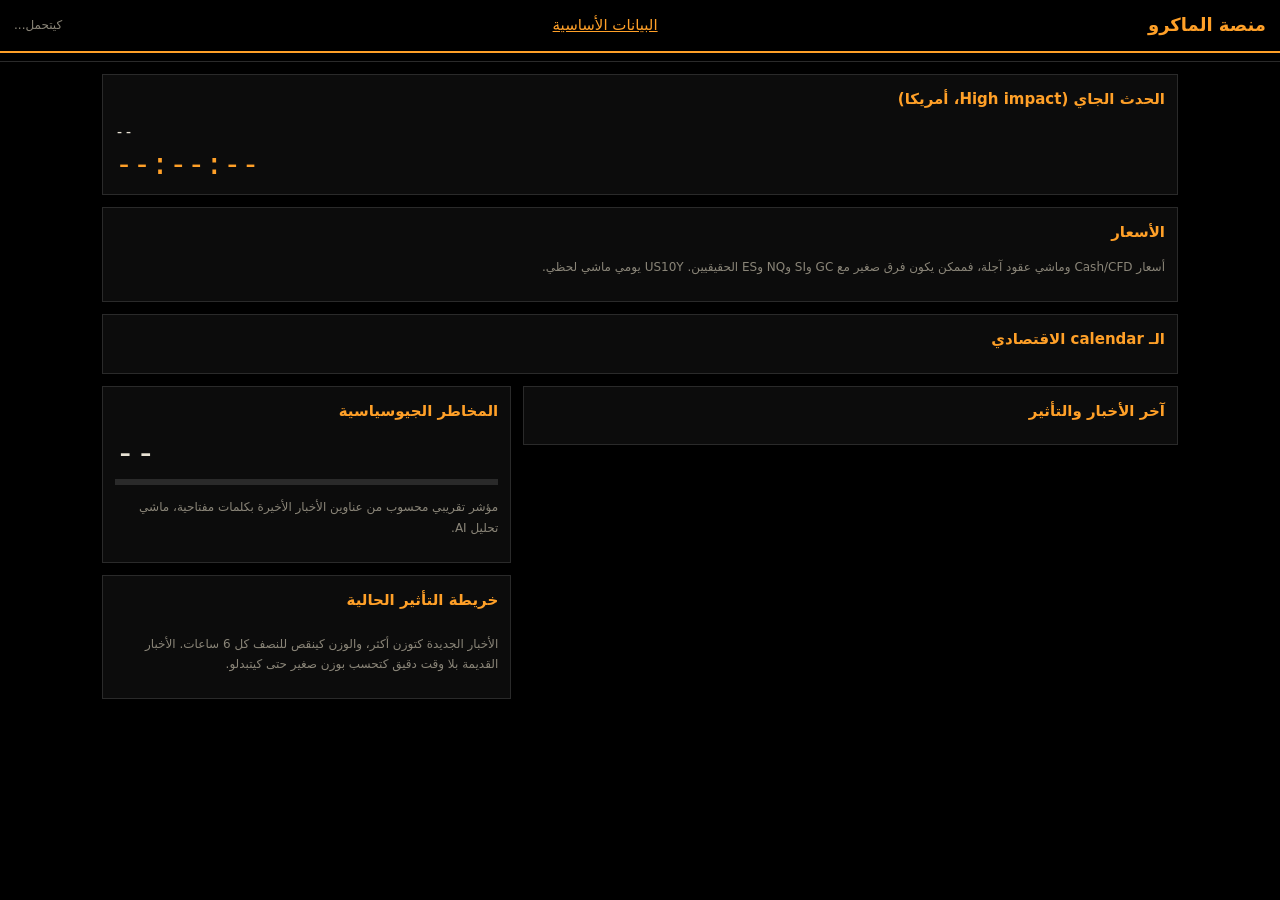
==== docs/dash.html @ 18ad471d "Create dash.html" ====
<!DOCTYPE html>
<html lang="ar" dir="rtl">
<head>
<meta charset="utf-8">
<meta name="viewport" content="width=device-width, initial-scale=1">
<title>منصة الماكرو</title>
<style>
:root{--bg:#000;--p:#0c0c0c;--ln:#2a2a2a;--tx:#e8e2d4;--mu:#8a8578;--am:#ffa028;--up:#19c37d;--dn:#ff4d4f}
*{box-sizing:border-box}
body{margin:0;background:var(--bg);color:var(--tx);font:15px/1.7 system-ui,sans-serif}
header{display:flex;justify-content:space-between;align-items:center;gap:8px;flex-wrap:wrap;padding:10px 14px;border-bottom:2px solid var(--am)}
h1{margin:0;font-size:18px;color:var(--am)}
h2{margin:0 0 8px;font-size:15px;color:var(--am)}
a.nav{color:var(--am)}
.tag{font-size:12px;color:var(--mu)}
.status{padding:4px 14px;font-size:12px;border-bottom:1px solid var(--ln);color:var(--mu)}
.status.bad{color:#000;background:var(--dn)}
main{display:grid;gap:12px;padding:12px;max-width:1100px;margin:auto}
@media(min-width:900px){main{grid-template-columns:1.6fr 1fr;align-items:start}.full{grid-column:1/-1}}
section{background:var(--p);border:1px solid var(--ln);padding:12px}
.tv{direction:ltr}
.news{padding:10px 0;border-top:1px solid var(--ln)}
.meta{display:flex;gap:10px;flex-wrap:wrap;font-size:12px;color:var(--mu)}
.hi{background:var(--am);color:#000;padding:0 6px;font-weight:600}
.news b{display:block;margin-top:2px}
.news a{color:var(--tx);text-decoration:none}
.news p{margin:4px 0 6px}
.chips{display:flex;gap:6px;flex-wrap:wrap}
.chip{border:1px solid var(--ln);padding:2px 8px;font-size:12px}
.up{color:var(--up)}.dn{color:var(--dn)}.nu{color:var(--mu)}.am{color:var(--am)}
.hm{display:grid;grid-template-columns:repeat(auto-fill,minmax(88px,1fr));gap:6px}
.cell{padding:8px;text-align:center;border:1px solid var(--ln)}
.ltr{direction:ltr;unicode-bidi:isolate;font-family:ui-monospace,monospace}
.risk{font-size:34px;line-height:1.2}
.bar{height:6px;background:var(--ln);margin:6px 0 10px}
.bar i{display:block;height:100%;width:0;background:var(--am)}
.zone{padding:6px 0;border-top:1px solid var(--ln);font-size:13px}
.zone b{color:var(--am)}
.cd{font-size:30px;color:var(--am);line-height:1.2}
.evrow{display:flex;justify-content:space-between;gap:8px;padding:6px 0;border-top:1px solid var(--ln);font-size:13px}
</style>
</head>
<body>
<header><h1>منصة الماكرو</h1><a class="nav" href="fundamentals.html">البيانات الأساسية</a><span class="tag" id="upd">كيتحمل...</span></header>
<div class="status" id="health"></div>
<main>

<section class="full"><h2>الحدث الجاي (High impact، أمريكا)</h2>
<div id="evname" class="ltr">--</div>
<div class="cd ltr" id="cd">--:--:--</div>
<div class="tag" id="evtime"></div>
<div id="evlist"></div></section>

<section class="full"><h2>الأسعار</h2>
<div class="tv tradingview-widget-container">
<div class="tradingview-widget-container__widget"></div>
<script type="text/javascript" src="https://s3.tradingview.com/external-embedding/embed-widget-market-quotes.js" async>
{
"width":"100%",
"height":360,
"symbolsGroups":[
{"name":"Markets","symbols":[
{"name":"OANDA:XAUUSD","displayName":"GC (Gold)"},
{"name":"OANDA:XAGUSD","displayName":"SIL (Silver)"},
{"name":"FOREXCOM:NSXUSD","displayName":"NQ (Nasdaq 100)"},
{"name":"FOREXCOM:SPXUSD","displayName":"ES (S&P 500)"},
{"name":"CAPITALCOM:DXY","displayName":"DXY"},
{"name":"FRED:DGS10","displayName":"US10Y"},
{"name":"CAPITALCOM:VIX","displayName":"VIX"}
]}
],
"showSymbolLogo":false,
"colorTheme":"dark",
"isTransparent":true,
"locale":"en"
}
</script>
</div>
<p class="tag">أسعار Cash/CFD وماشي عقود آجلة، فممكن يكون فرق صغير مع GC وSI وNQ وES الحقيقيين. US10Y يومي ماشي لحظي.</p></section>

<section class="full"><h2>الـ calendar الاقتصادي</h2>
<div class="tv tradingview-widget-container">
<div class="tradingview-widget-container__widget"></div>
<script type="text/javascript" src="https://s3.tradingview.com/external-embedding/embed-widget-events.js" async>
{
"colorTheme":"dark",
"isTransparent":true,
"width":"100%",
"height":"420",
"locale":"en",
"importanceFilter":"0,1",
"countryFilter":"us,eu,gb"
}
</script>
</div></section>

<section><h2>آخر الأخبار والتأثير</h2><div id="feed"></div></section>

<div>
<section><h2>المخاطر الجيوسياسية</h2>
<div class="risk ltr" id="risk">--</div>
<div class="bar"><i id="bar"></i></div>
<div id="zones"></div>
<p class="tag">مؤشر تقريبي محسوب من عناوين الأخبار الأخيرة بكلمات مفتاحية، ماشي تحليل AI.</p></section>

<section style="margin-top:12px"><h2>خريطة التأثير الحالية</h2><div class="hm" id="hm"></div>
<p class="tag">الأخبار الجديدة كتوزن أكثر، والوزن كينقص للنصف كل 6 ساعات. الأخبار القديمة بلا وقت دقيق كتحسب بوزن صغير حتى كيتبدلو.</p></section>
</div>

</main>
<script>
var ASSETS=["GC","SIL","NQ","ES","DXY","US10Y","VIX"];
var DUR={instant:"لحظي",daily:"يومي",weekly:"أسبوعي"};
var ARR={up:"\u25b2",down:"\u25bc",neutral:"\u25cf"};
var CLS={up:"up",down:"dn",neutral:"nu"};
var GEO={
"الشرق الأوسط":["middle east","iran","israel","gaza","houthi","red sea","saudi","hormuz","lebanon","syria","yemen"],
"روسيا وأوكرانيا":["russia","ukraine","kremlin","putin","moscow","kyiv"],
"الصين وتايوان":["taiwan","south china sea","beijing"],
"كوريا":["north korea","pyongyang"],
"عقوبات وحرب تجارية":["sanction","tariff","embargo","trade war"]
};
function el(t,c,x){var e=document.createElement(t);if(c)e.className=c;if(x!==undefined)e.textContent=x;return e}

function ageH(n){return n.ts?Math.max(0,(Date.now()-n.ts)/3600000):null}
function weight(n){
  var h=ageH(n);
  if(h===null)return 0.3;
  if(h>48)return 0;
  return Math.pow(0.5,h/6);
}
function agoText(h){
  if(h<1)return "قبل "+Math.max(1,Math.round(h*60))+" د";
  if(h<24)return "قبل "+Math.round(h)+" س";
  return "قبل "+Math.round(h/24)+" ي";
}

function geo(list){
  var items=list.slice(0,15),sum=0,zones={};
  items.forEach(function(n){
    var t=(n.title||"").toLowerCase(),hit=false;
    Object.keys(GEO).forEach(function(z){
      if(GEO[z].some(function(k){return t.indexOf(k)>-1})){
        hit=true;
        if(!zones[z])zones[z]={c:0,t:n.title||""};
        zones[z].c++;
      }
    });
    if(hit)sum+=(n.importance||2);
  });
  var idx=Math.min(10,Math.round(sum/4));
  var r=document.getElementById("risk");
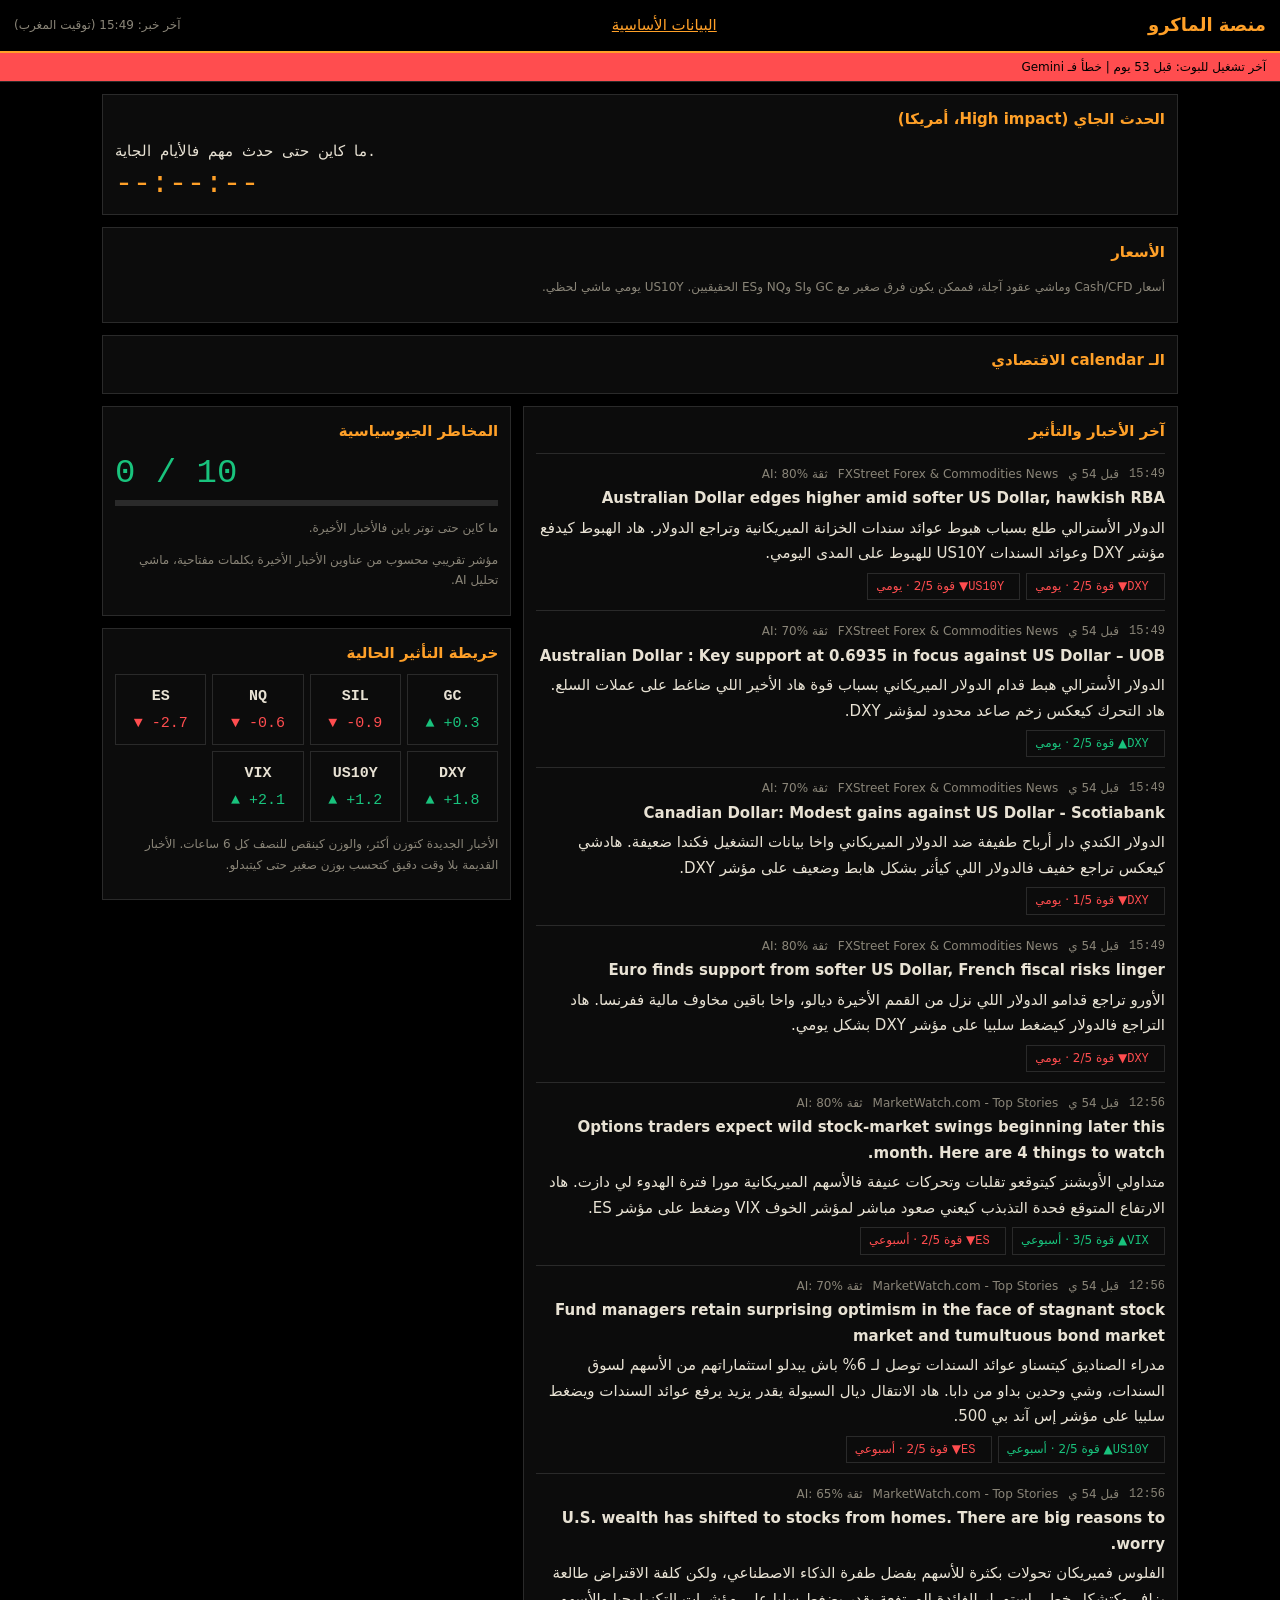
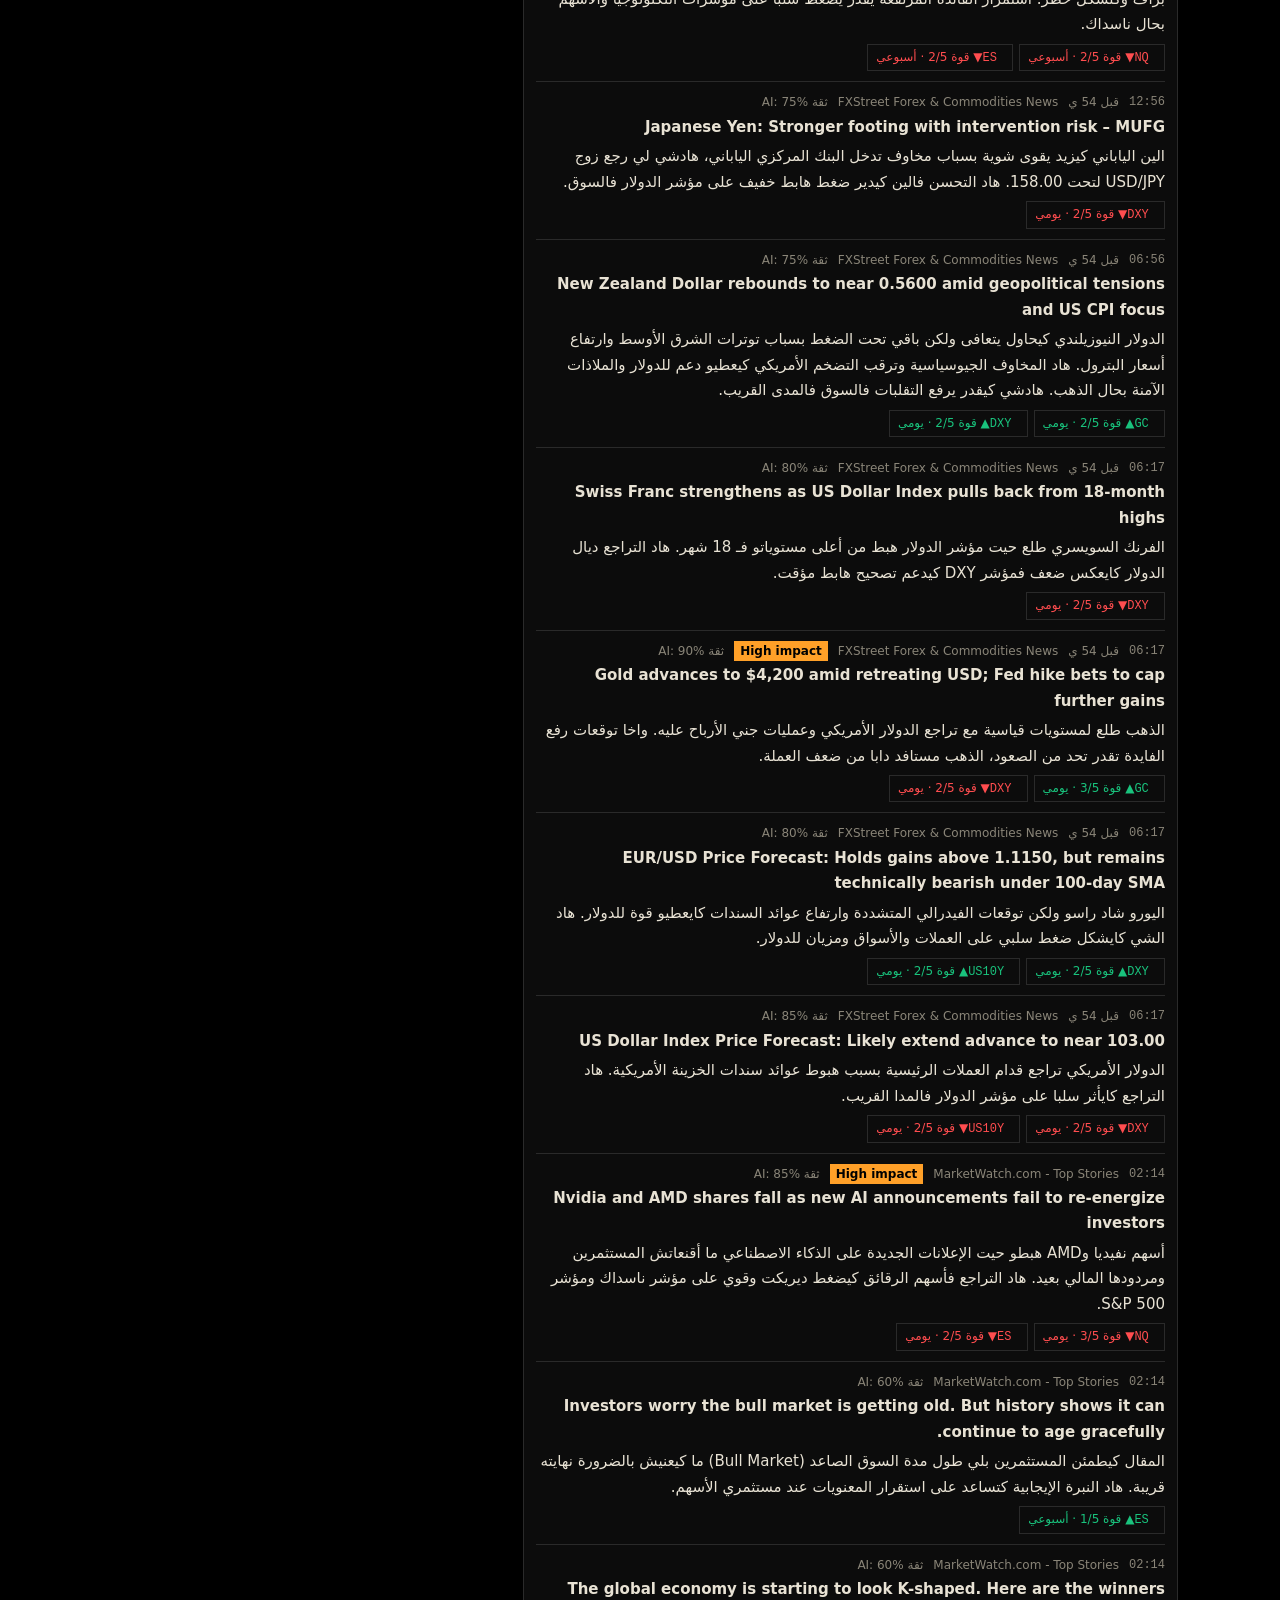
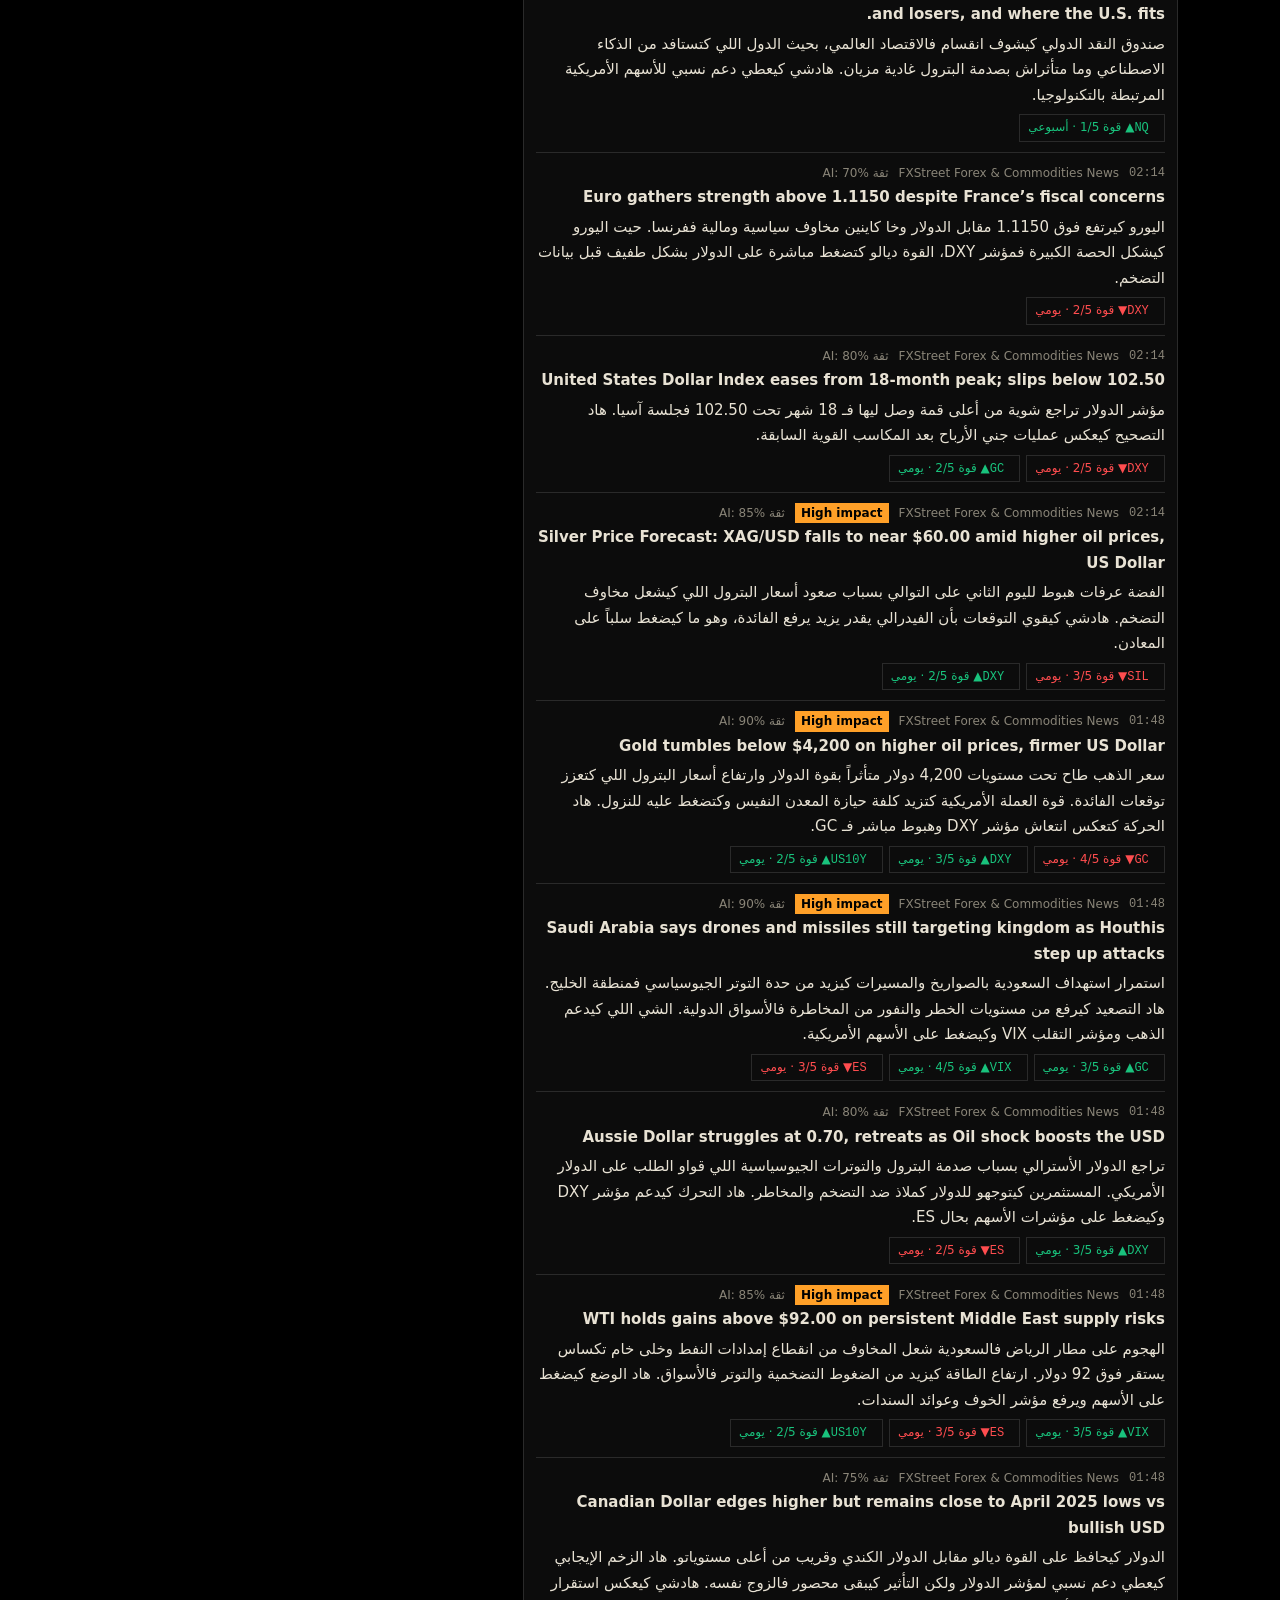
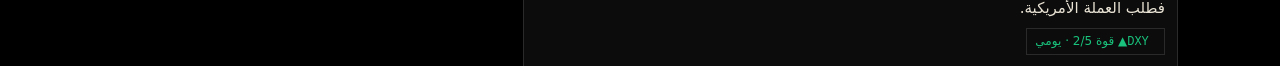
==== commit 6a103876: "Create dash.html" ====
--- a/docs/dash.html
+++ b/docs/dash.html
@@ -108,45 +108,6 @@
 </div>
 
 </main>
-<script>
-var ASSETS=["GC","SIL","NQ","ES","DXY","US10Y","VIX"];
-var DUR={instant:"لحظي",daily:"يومي",weekly:"أسبوعي"};
-var ARR={up:"\u25b2",down:"\u25bc",neutral:"\u25cf"};
-var CLS={up:"up",down:"dn",neutral:"nu"};
-var GEO={
-"الشرق الأوسط":["middle east","iran","israel","gaza","houthi","red sea","saudi","hormuz","lebanon","syria","yemen"],
-"روسيا وأوكرانيا":["russia","ukraine","kremlin","putin","moscow","kyiv"],
-"الصين وتايوان":["taiwan","south china sea","beijing"],
-"كوريا":["north korea","pyongyang"],
-"عقوبات وحرب تجارية":["sanction","tariff","embargo","trade war"]
-};
-function el(t,c,x){var e=document.createElement(t);if(c)e.className=c;if(x!==undefined)e.textContent=x;return e}
-
-function ageH(n){return n.ts?Math.max(0,(Date.now()-n.ts)/3600000):null}
-function weight(n){
-  var h=ageH(n);
-  if(h===null)return 0.3;
-  if(h>48)return 0;
-  return Math.pow(0.5,h/6);
-}
-function agoText(h){
-  if(h<1)return "قبل "+Math.max(1,Math.round(h*60))+" د";
-  if(h<24)return "قبل "+Math.round(h)+" س";
-  return "قبل "+Math.round(h/24)+" ي";
-}
-
-function geo(list){
-  var items=list.slice(0,15),sum=0,zones={};
-  items.forEach(function(n){
-    var t=(n.title||"").toLowerCase(),hit=false;
-    Object.keys(GEO).forEach(function(z){
-      if(GEO[z].some(function(k){return t.indexOf(k)>-1})){
-        hit=true;
-        if(!zones[z])zones[z]={c:0,t:n.title||""};
-        zones[z].c++;
-      }
-    });
-    if(hit)sum+=(n.importance||2);
-  });
-  var idx=Math.min(10,Math.round(sum/4));
-  var r=document.getElementById("risk");
+<script src="app.js"></script>
+</body>
+</html>
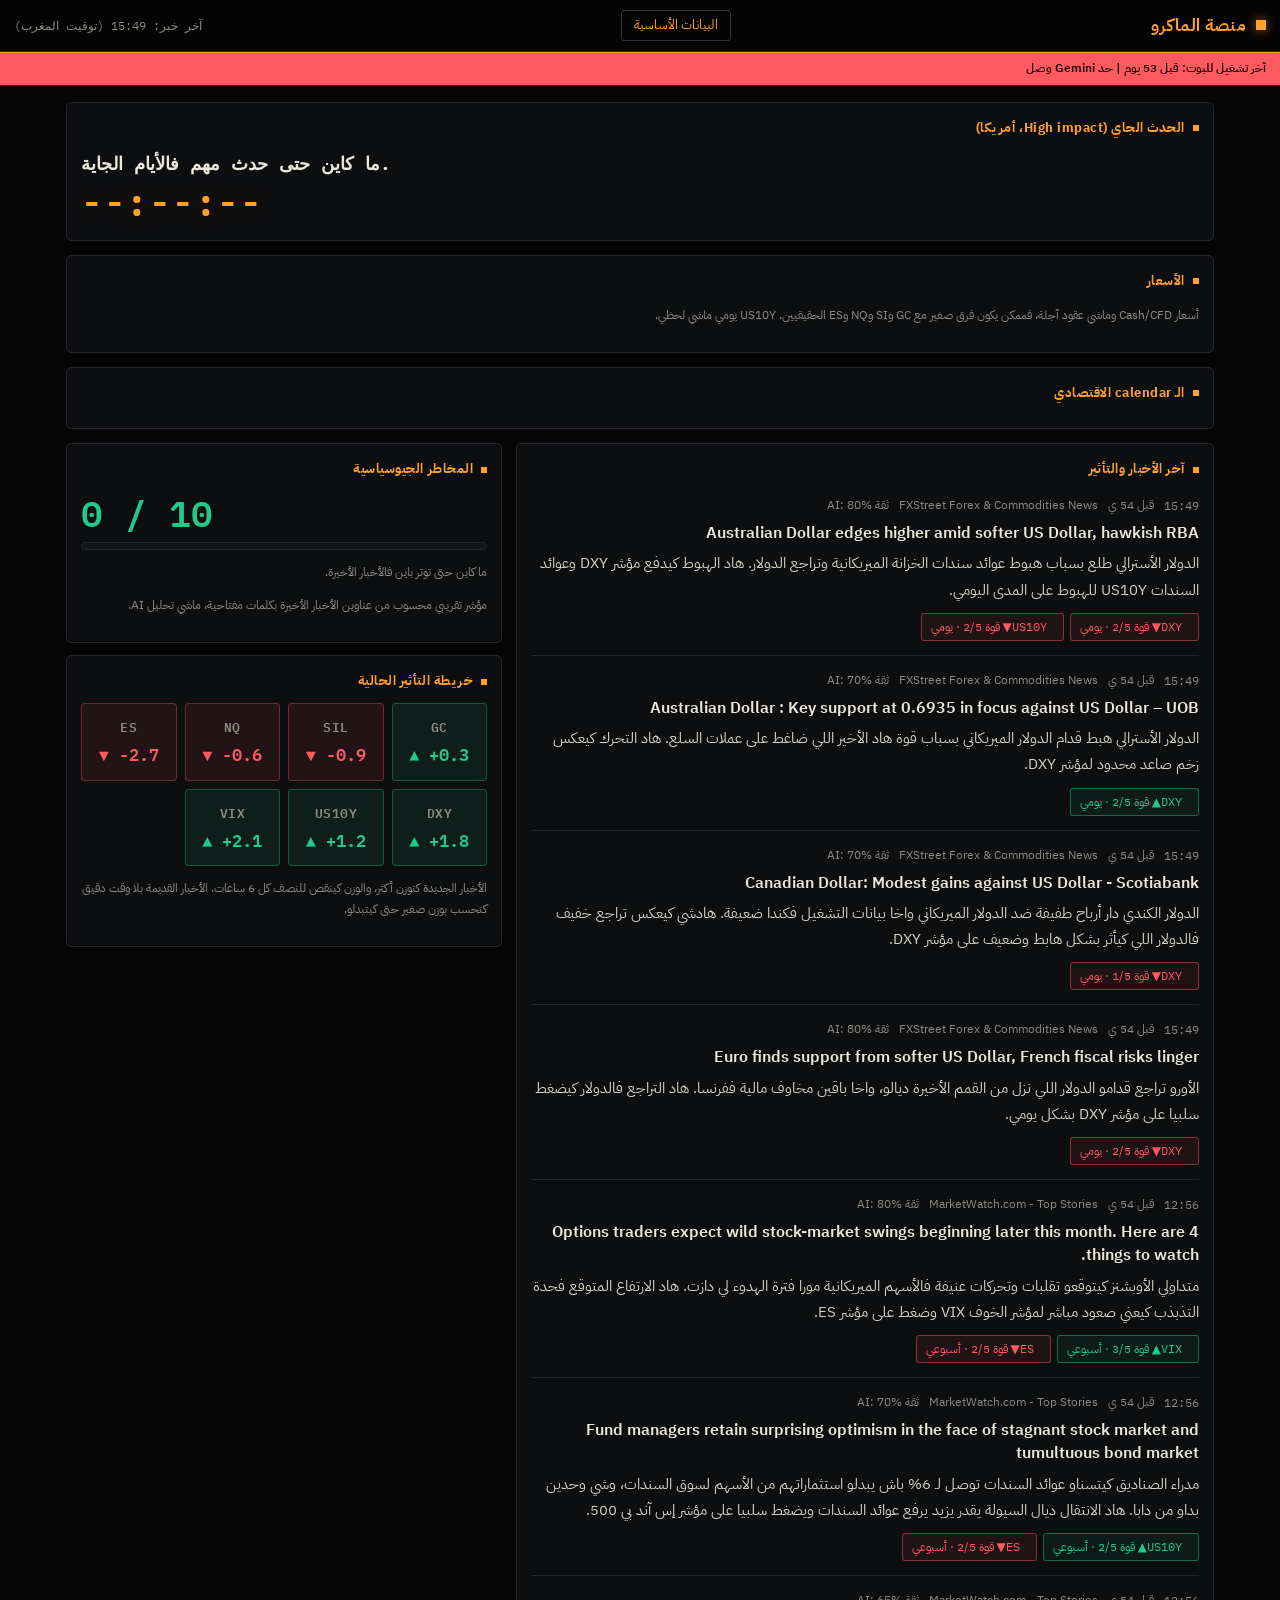
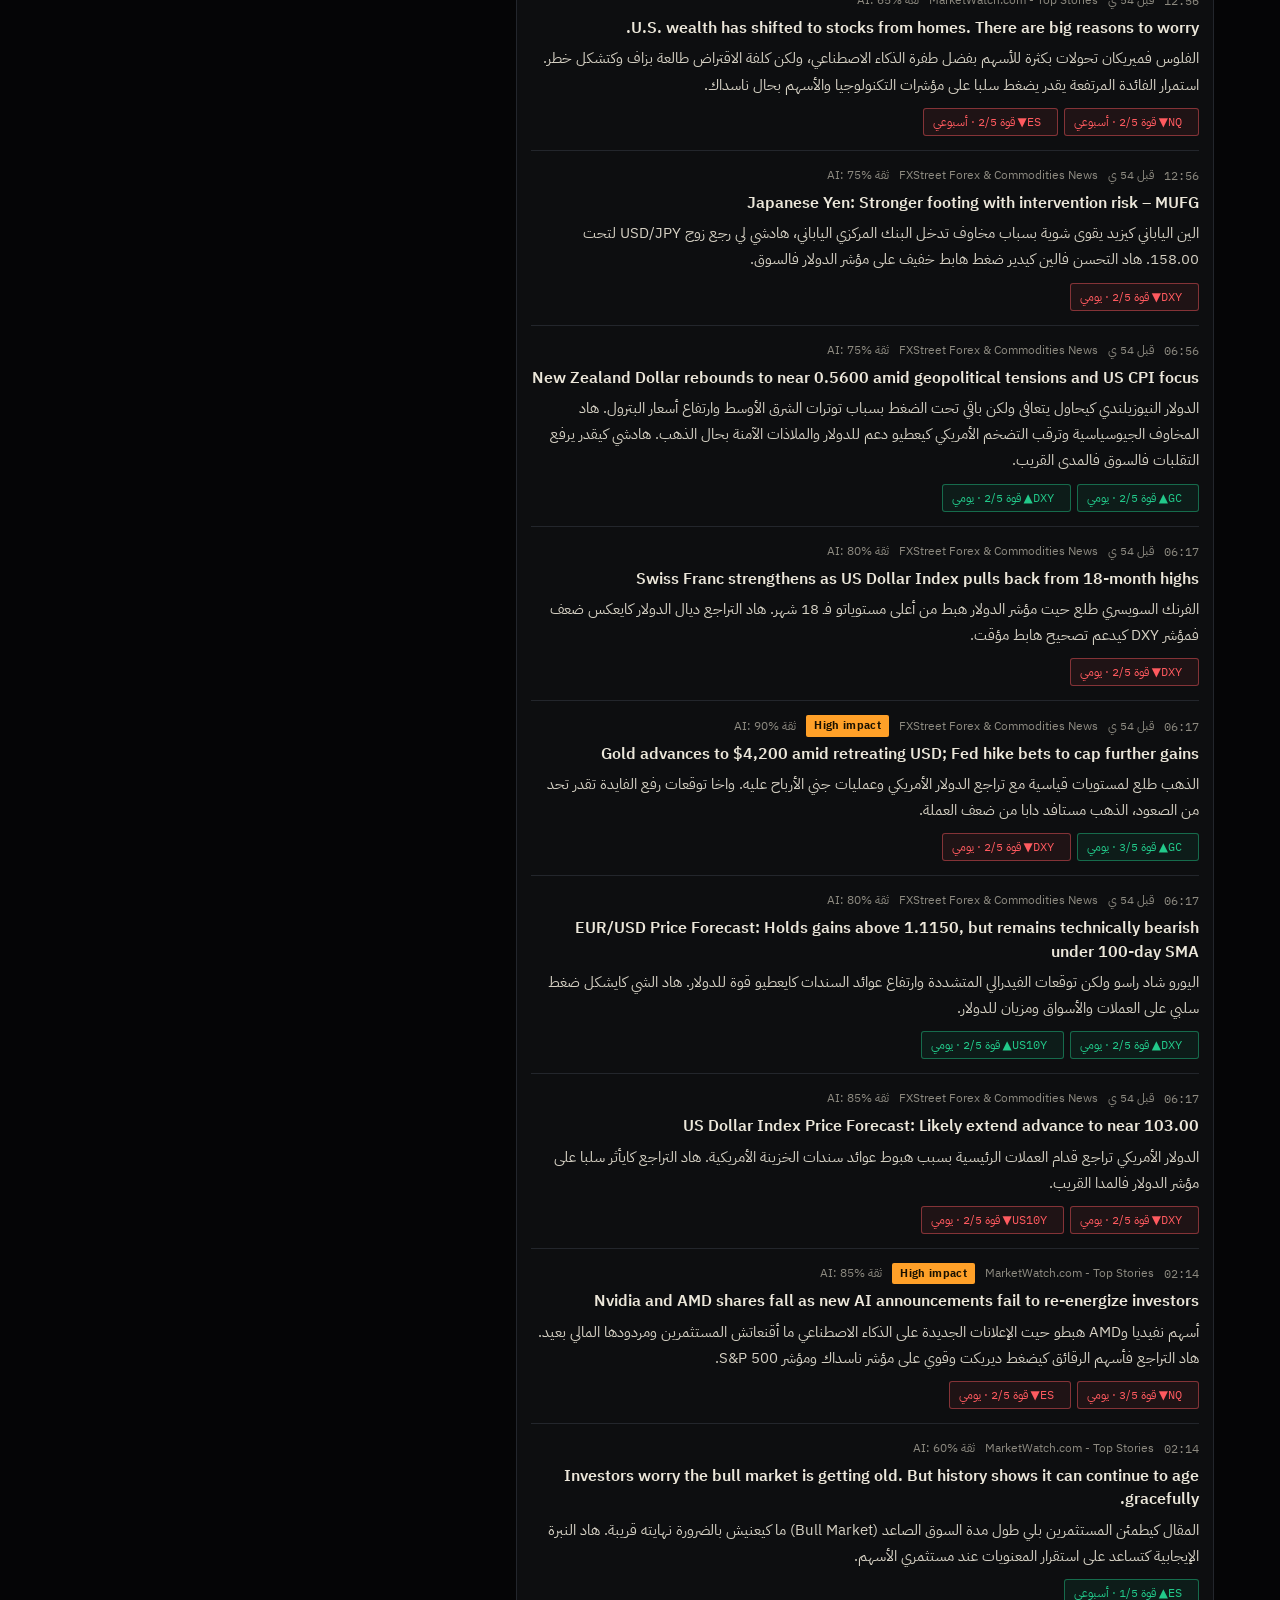
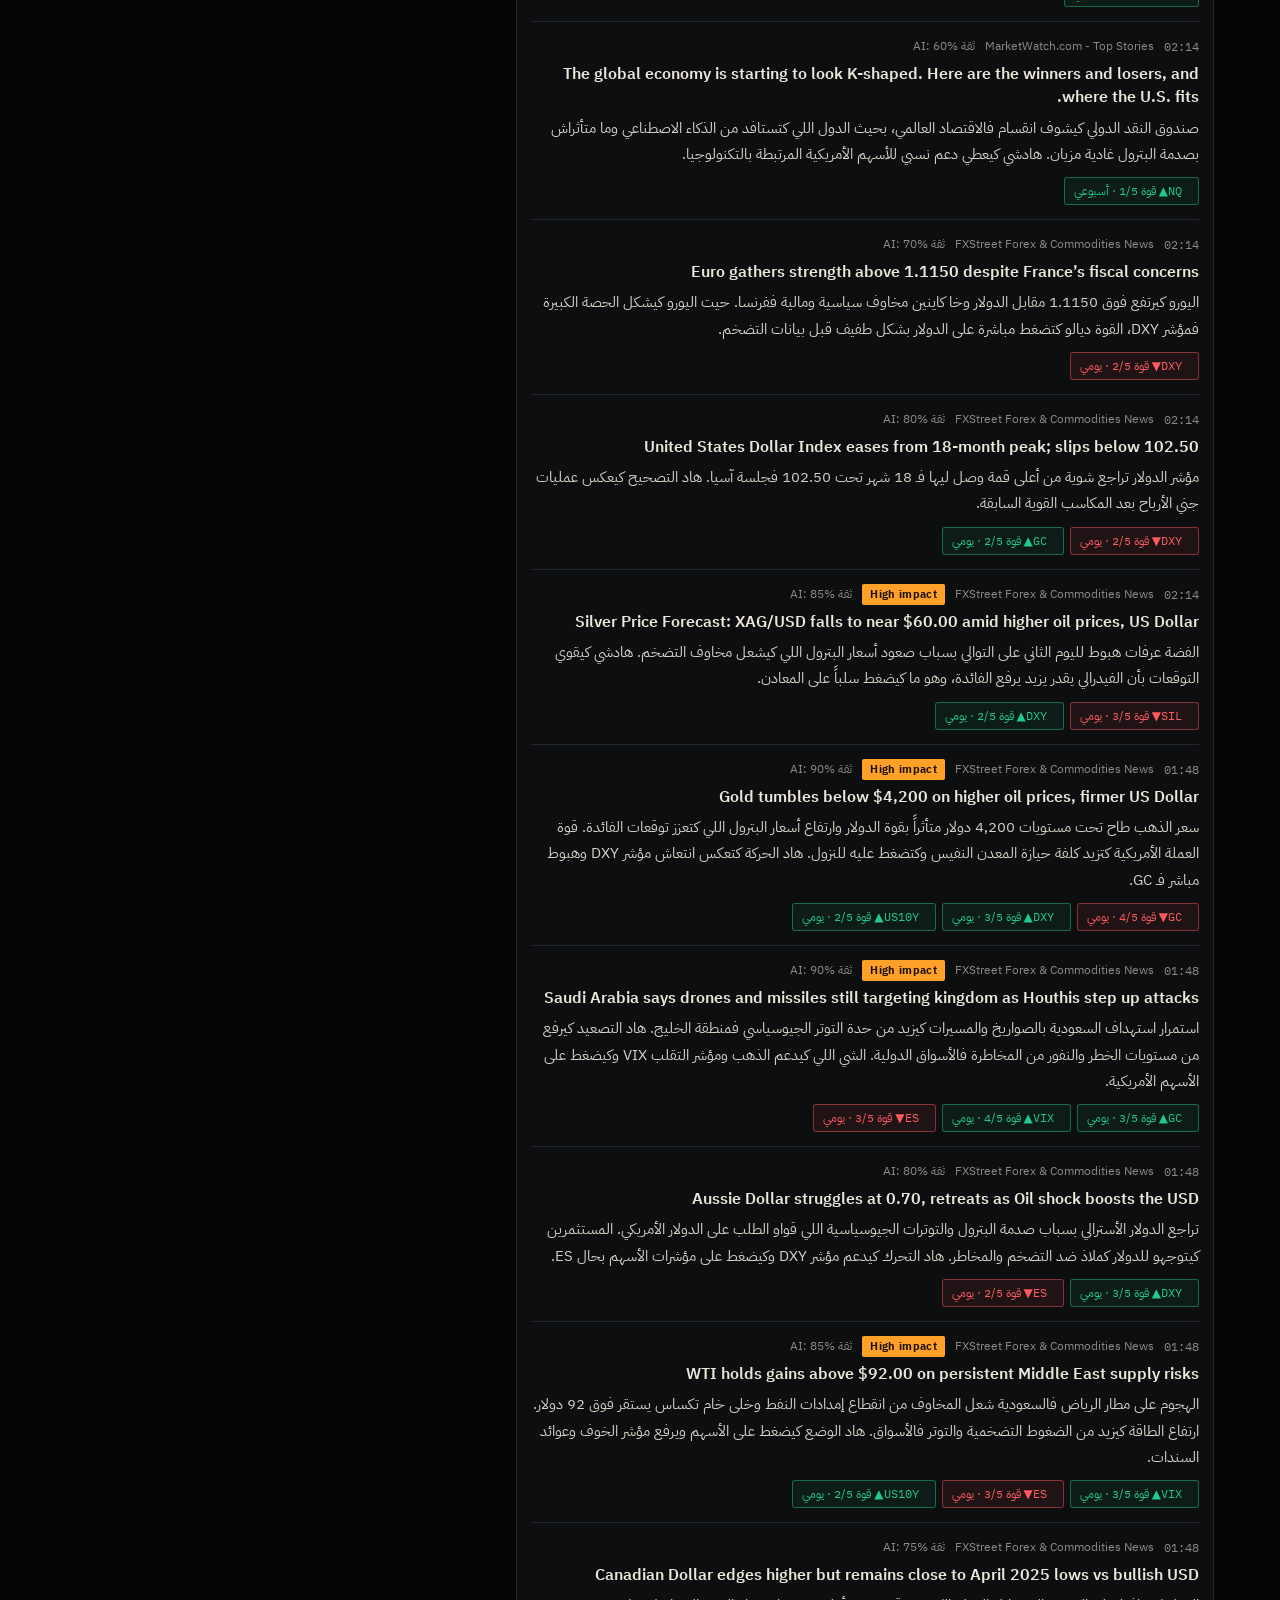
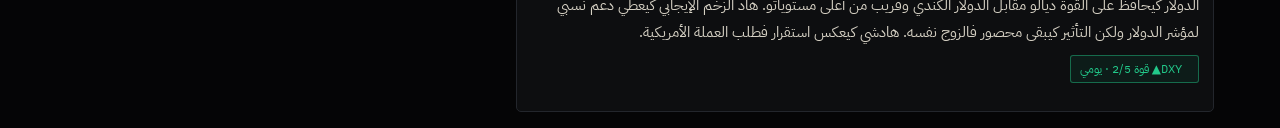
==== commit 6522d5a1: "Update dash.html" ====
--- a/docs/dash.html
+++ b/docs/dash.html
@@ -3,45 +3,20 @@
 <head>
 <meta charset="utf-8">
 <meta name="viewport" content="width=device-width, initial-scale=1">
+<meta name="theme-color" content="#050506">
 <title>منصة الماكرو</title>
-<style>
-:root{--bg:#000;--p:#0c0c0c;--ln:#2a2a2a;--tx:#e8e2d4;--mu:#8a8578;--am:#ffa028;--up:#19c37d;--dn:#ff4d4f}
-*{box-sizing:border-box}
-body{margin:0;background:var(--bg);color:var(--tx);font:15px/1.7 system-ui,sans-serif}
-header{display:flex;justify-content:space-between;align-items:center;gap:8px;flex-wrap:wrap;padding:10px 14px;border-bottom:2px solid var(--am)}
-h1{margin:0;font-size:18px;color:var(--am)}
-h2{margin:0 0 8px;font-size:15px;color:var(--am)}
-a.nav{color:var(--am)}
-.tag{font-size:12px;color:var(--mu)}
-.status{padding:4px 14px;font-size:12px;border-bottom:1px solid var(--ln);color:var(--mu)}
-.status.bad{color:#000;background:var(--dn)}
-main{display:grid;gap:12px;padding:12px;max-width:1100px;margin:auto}
-@media(min-width:900px){main{grid-template-columns:1.6fr 1fr;align-items:start}.full{grid-column:1/-1}}
-section{background:var(--p);border:1px solid var(--ln);padding:12px}
-.tv{direction:ltr}
-.news{padding:10px 0;border-top:1px solid var(--ln)}
-.meta{display:flex;gap:10px;flex-wrap:wrap;font-size:12px;color:var(--mu)}
-.hi{background:var(--am);color:#000;padding:0 6px;font-weight:600}
-.news b{display:block;margin-top:2px}
-.news a{color:var(--tx);text-decoration:none}
-.news p{margin:4px 0 6px}
-.chips{display:flex;gap:6px;flex-wrap:wrap}
-.chip{border:1px solid var(--ln);padding:2px 8px;font-size:12px}
-.up{color:var(--up)}.dn{color:var(--dn)}.nu{color:var(--mu)}.am{color:var(--am)}
-.hm{display:grid;grid-template-columns:repeat(auto-fill,minmax(88px,1fr));gap:6px}
-.cell{padding:8px;text-align:center;border:1px solid var(--ln)}
-.ltr{direction:ltr;unicode-bidi:isolate;font-family:ui-monospace,monospace}
-.risk{font-size:34px;line-height:1.2}
-.bar{height:6px;background:var(--ln);margin:6px 0 10px}
-.bar i{display:block;height:100%;width:0;background:var(--am)}
-.zone{padding:6px 0;border-top:1px solid var(--ln);font-size:13px}
-.zone b{color:var(--am)}
-.cd{font-size:30px;color:var(--am);line-height:1.2}
-.evrow{display:flex;justify-content:space-between;gap:8px;padding:6px 0;border-top:1px solid var(--ln);font-size:13px}
-</style>
+<link rel="icon" href="data:image/svg+xml,%3Csvg xmlns='http://www.w3.org/2000/svg' viewBox='0 0 100 100'%3E%3Ctext y='.9em' font-size='90'%3E%F0%9F%93%88%3C/text%3E%3C/svg%3E">
+<link rel="preconnect" href="https://fonts.googleapis.com">
+<link rel="preconnect" href="https://fonts.gstatic.com" crossorigin>
+<link rel="stylesheet" href="https://fonts.googleapis.com/css2?family=IBM+Plex+Sans+Arabic:wght@400;600;700&family=IBM+Plex+Mono:wght@400;500;600&display=swap">
+<link rel="stylesheet" href="style.css?v=1">
 </head>
 <body>
-<header><h1>منصة الماكرو</h1><a class="nav" href="fundamentals.html">البيانات الأساسية</a><span class="tag" id="upd">كيتحمل...</span></header>
+<header>
+<div class="brand"><i class="dot"></i><h1>منصة الماكرو</h1></div>
+<a class="nav" href="fundamentals.html">البيانات الأساسية</a>
+<span class="tag" id="upd">كيتحمل...</span>
+</header>
 <div class="status" id="health"></div>
 <main>
 
--- a/docs/style.css
+++ b/docs/style.css
@@ -0,0 +1,63 @@
+:root{--bg:#050506;--p:#0d0e10;--p2:#121419;--ln:#23262c;--ln2:#323640;--tx:#ece7da;--mu:#8d8a80;--am:#ffa028;--up:#22c98a;--dn:#ff5a5f;
+--sans:"IBM Plex Sans Arabic",system-ui,-apple-system,"Segoe UI",Roboto,sans-serif;
+--mono:"IBM Plex Mono",ui-monospace,SFMono-Regular,Menlo,Consolas,monospace}
+*{box-sizing:border-box}
+html{-webkit-text-size-adjust:100%}
+body{margin:0;background:var(--bg);color:var(--tx);font:15px/1.75 var(--sans);-webkit-font-smoothing:antialiased;text-rendering:optimizeLegibility}
+::selection{background:var(--am);color:#1a1100}
+::-webkit-scrollbar{width:8px;height:8px}
+::-webkit-scrollbar-thumb{background:var(--ln2);border-radius:4px}
+
+header{position:sticky;top:0;z-index:10;display:flex;justify-content:space-between;align-items:center;gap:10px;flex-wrap:wrap;padding:10px 14px;background:rgba(5,5,6,.94);-webkit-backdrop-filter:blur(8px);backdrop-filter:blur(8px);border-bottom:1px solid var(--ln);box-shadow:0 1px 0 var(--am)}
+.brand{display:flex;align-items:center;gap:10px}
+.dot{width:10px;height:10px;background:var(--am);display:inline-block;box-shadow:0 0 12px rgba(255,160,40,.6)}
+h1{margin:0;font-size:17px;font-weight:700;color:var(--am);letter-spacing:.02em}
+a.nav{color:var(--am);text-decoration:none;border:1px solid var(--ln2);padding:3px 12px;border-radius:3px;font-size:13px}
+a.nav:active{background:var(--p2)}
+.tag{font-size:12px;color:var(--mu)}
+#upd{font-family:var(--mono);direction:ltr;unicode-bidi:isolate}
+
+.status{padding:6px 14px;font-size:12px;color:var(--mu);border-bottom:1px solid var(--ln);background:var(--p)}
+.status.bad{background:var(--dn);color:#1a0000;font-weight:600}
+
+main{display:grid;gap:12px;padding:12px;max-width:1180px;margin:auto}
+@media(min-width:900px){main{grid-template-columns:1.6fr 1fr;align-items:start;gap:14px;padding:16px}.full{grid-column:1/-1}}
+section{background:var(--p);border:1px solid var(--ln);border-radius:5px;padding:14px;position:relative}
+h2{margin:0 0 10px;font-size:13px;font-weight:700;letter-spacing:.04em;color:var(--am);display:flex;align-items:center;gap:8px}
+h2::before{content:"";width:6px;height:6px;background:var(--am);display:inline-block}
+.tv{direction:ltr}
+
+.ltr{direction:ltr;unicode-bidi:isolate;font-family:var(--mono);font-variant-numeric:tabular-nums}
+.zone .ltr,.news .ltr.title{font-family:var(--sans)}
+#evname{font:600 18px/1.4 var(--mono);color:var(--tx)}
+.cd{font:600 36px/1.2 var(--mono);color:var(--am);letter-spacing:.02em;text-shadow:0 0 18px rgba(255,160,40,.25);margin:4px 0}
+#evtime{font-size:12.5px;color:var(--mu)}
+.evrow{display:flex;justify-content:space-between;gap:8px;padding:7px 0;border-top:1px solid var(--ln);font-size:13px}
+.evrow .ltr{font-size:12.5px}
+
+.news{padding:14px 0;border-top:1px solid var(--ln)}
+.news:first-child{border-top:0;padding-top:4px}
+.meta{display:flex;gap:10px;flex-wrap:wrap;align-items:center;font-size:12px;color:var(--mu)}
+.hi{background:var(--am);color:#1a1100;padding:1px 8px;font-weight:700;font-size:11px;border-radius:2px;letter-spacing:.03em}
+.news b{display:block;margin:5px 0 4px;font-size:15.5px;line-height:1.5;font-weight:600}
+.news a{color:var(--tx);text-decoration:none}
+.news a:active{color:var(--am)}
+.news p{margin:6px 0 10px;color:#d6d1c4}
+.chips{display:flex;gap:6px;flex-wrap:wrap}
+.chip{border:1px solid var(--ln2);border-radius:3px;padding:2px 9px;font-size:12px;background:var(--p2)}
+.chip.up{border-color:rgba(34,201,138,.45);background:rgba(34,201,138,.08)}
+.chip.dn{border-color:rgba(255,90,95,.45);background:rgba(255,90,95,.08)}
+.up{color:var(--up)}.dn{color:var(--dn)}.nu{color:var(--mu)}.am{color:var(--am)}
+
+.hm{display:grid;grid-template-columns:repeat(auto-fill,minmax(92px,1fr));gap:8px}
+.cell{padding:10px 6px;text-align:center;border:1px solid var(--ln);border-radius:4px;background:var(--p2)}
+.cell b{font:600 12.5px var(--mono);color:var(--mu);letter-spacing:.04em}
+.cell span{font:600 17px var(--mono)}
+.cell:has(.up){background:rgba(34,201,138,.09);border-color:rgba(34,201,138,.35)}
+.cell:has(.dn){background:rgba(255,90,95,.09);border-color:rgba(255,90,95,.35)}
+
+.risk{font:600 36px/1.2 var(--mono)}
+.bar{height:8px;background:var(--p2);border:1px solid var(--ln);border-radius:4px;overflow:hidden;margin:8px 0 12px}
+.bar i{display:block;height:100%;width:0;background:var(--am);transition:width .6s}
+.zone{padding:8px 0;border-top:1px solid var(--ln);font-size:13px}
+.zone b{color:var(--am)}
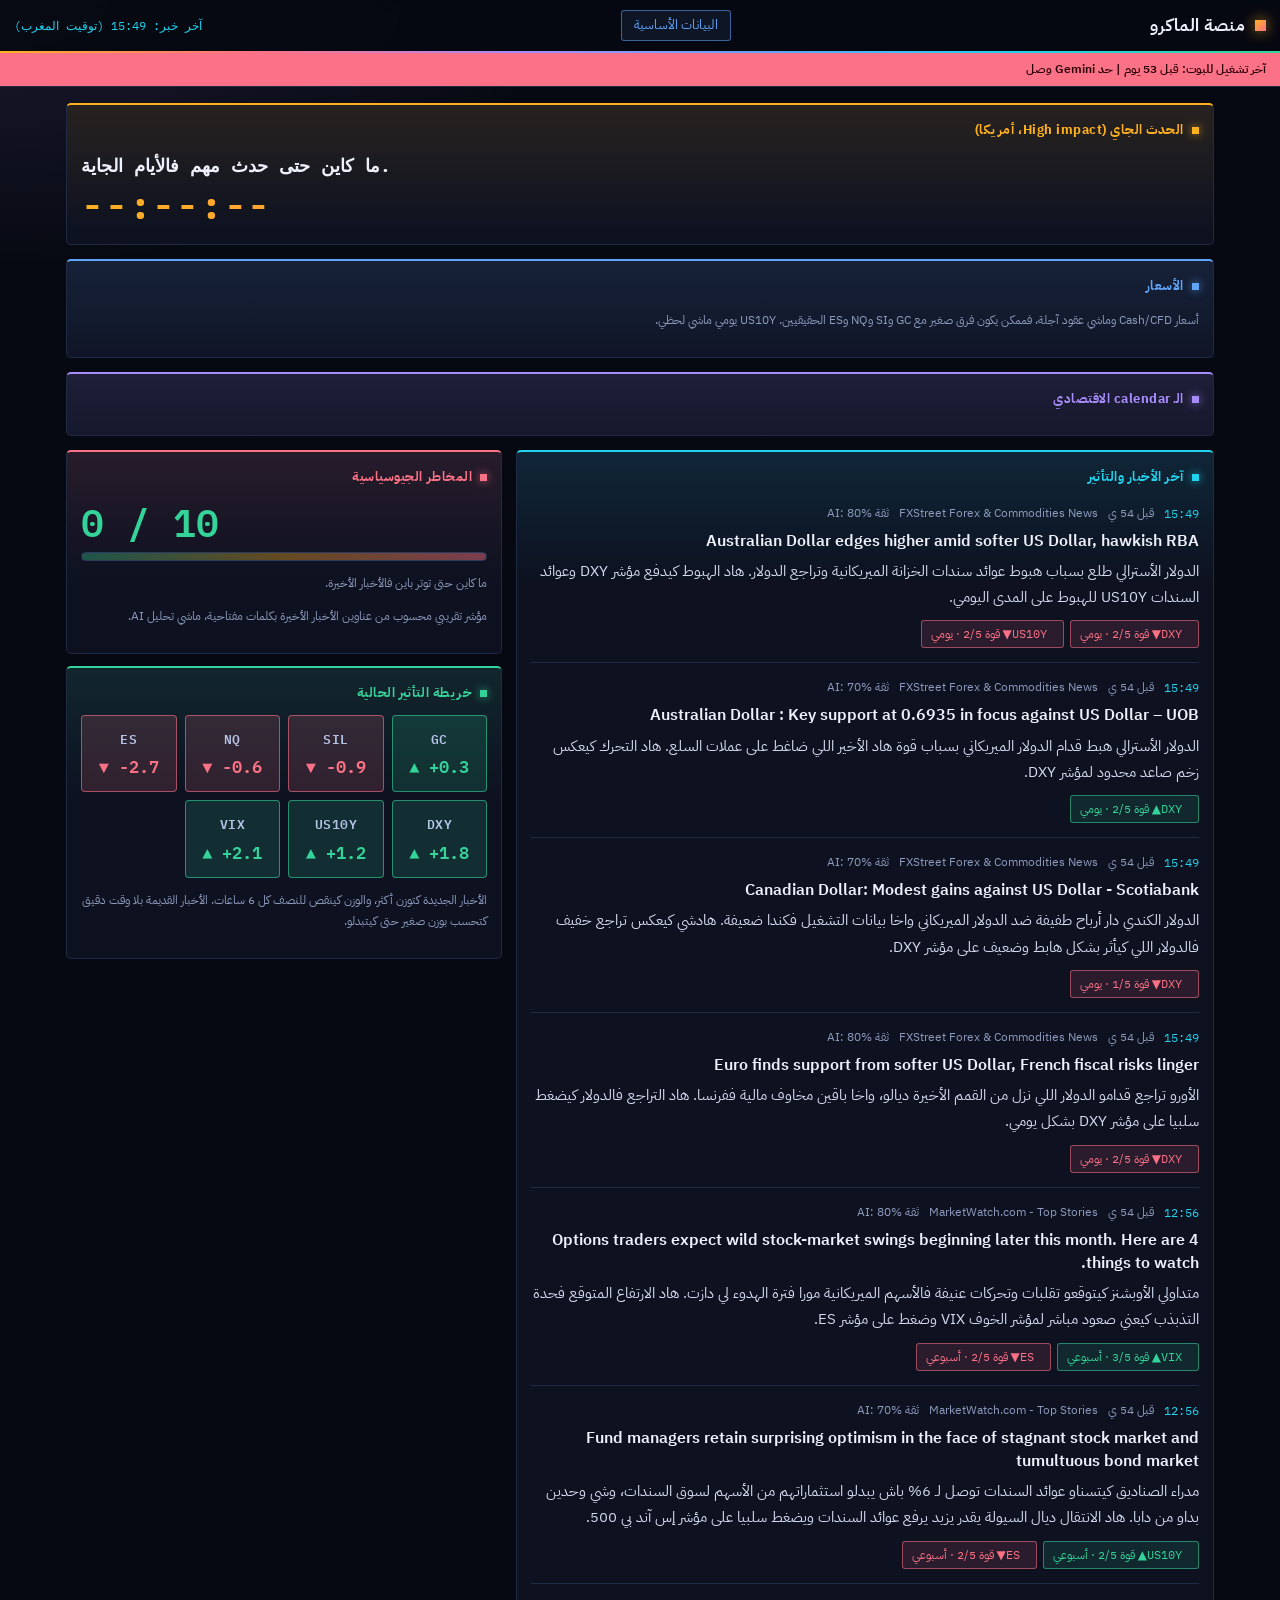
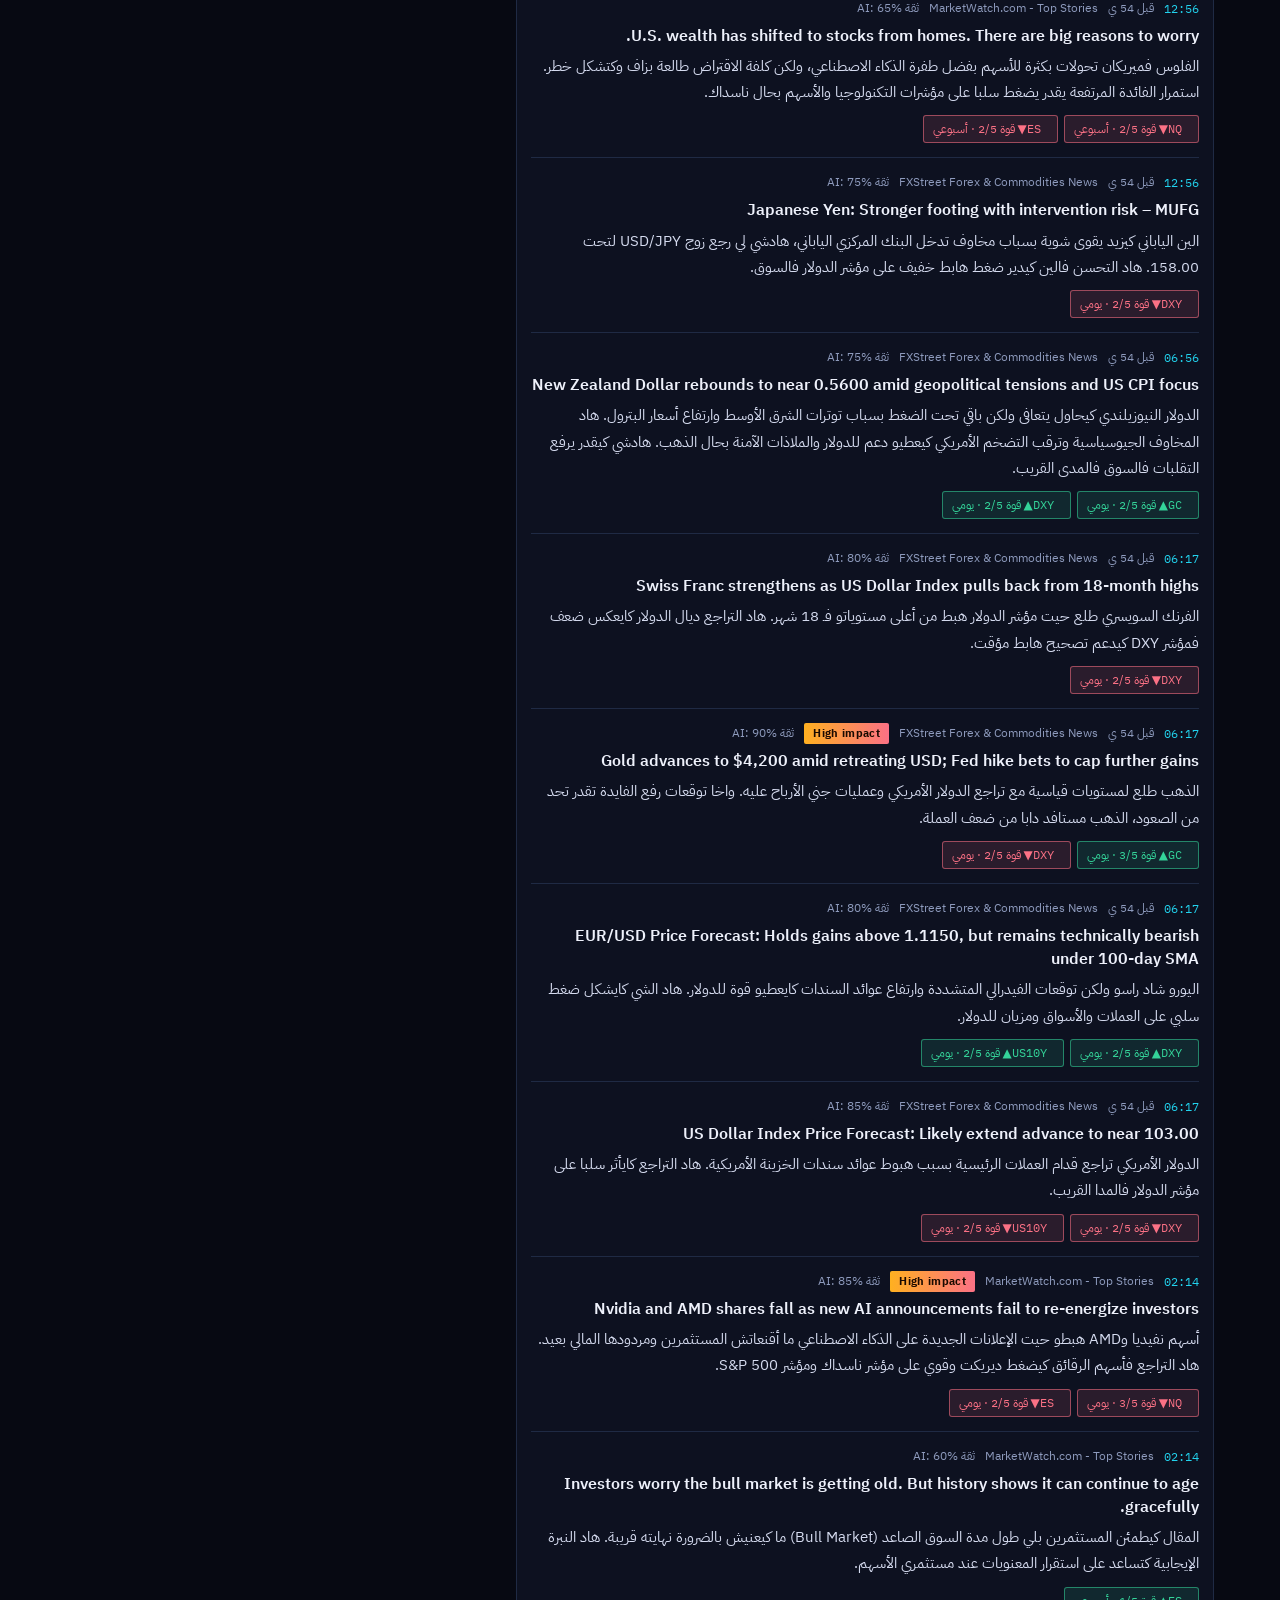
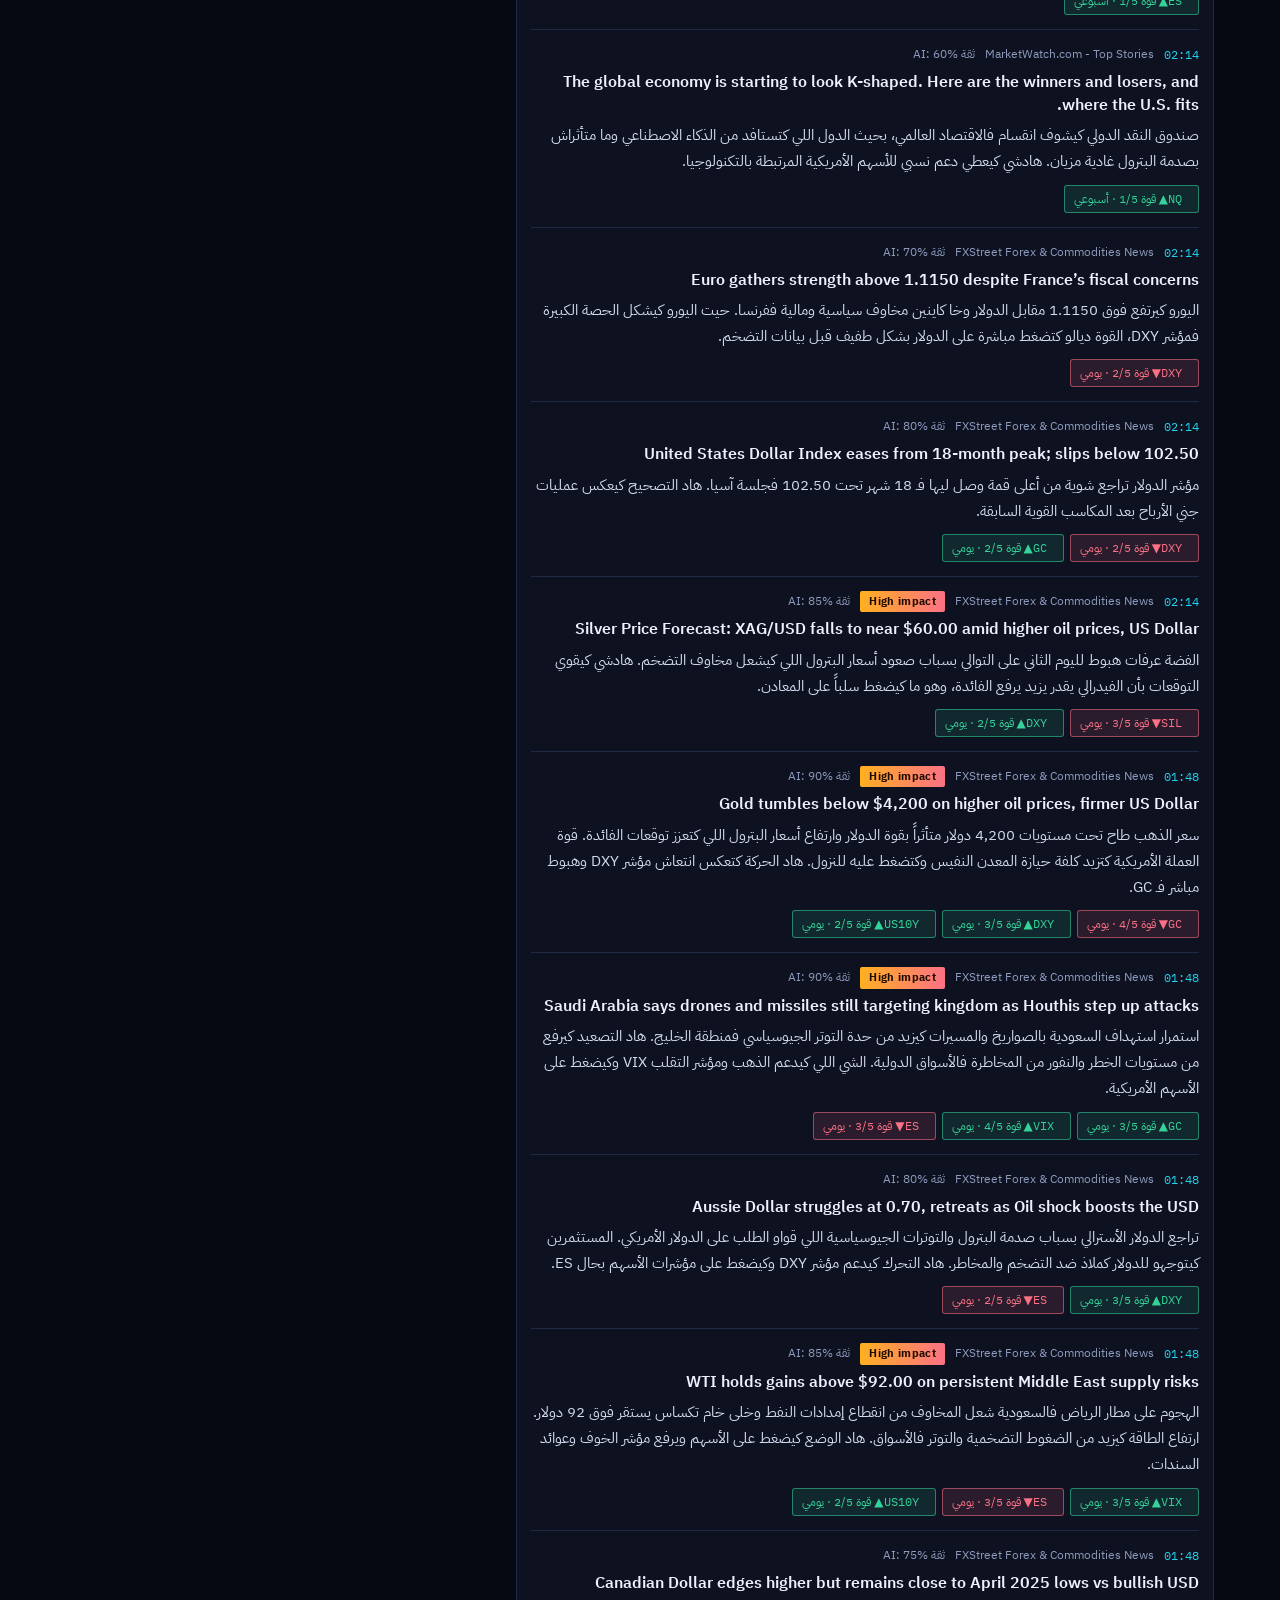
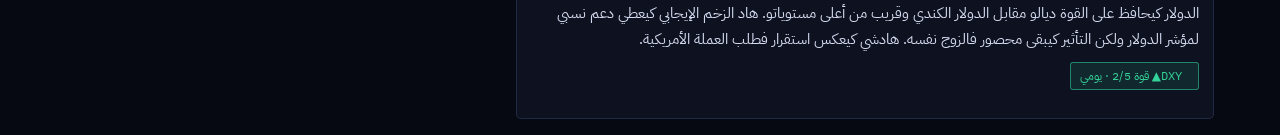
==== commit 8c18c38e: "Update dash.html" ====
--- a/docs/dash.html
+++ b/docs/dash.html
@@ -3,13 +3,13 @@
 <head>
 <meta charset="utf-8">
 <meta name="viewport" content="width=device-width, initial-scale=1">
-<meta name="theme-color" content="#050506">
+<meta name="theme-color" content="#070912">
 <title>منصة الماكرو</title>
 <link rel="icon" href="data:image/svg+xml,%3Csvg xmlns='http://www.w3.org/2000/svg' viewBox='0 0 100 100'%3E%3Ctext y='.9em' font-size='90'%3E%F0%9F%93%88%3C/text%3E%3C/svg%3E">
 <link rel="preconnect" href="https://fonts.googleapis.com">
 <link rel="preconnect" href="https://fonts.gstatic.com" crossorigin>
 <link rel="stylesheet" href="https://fonts.googleapis.com/css2?family=IBM+Plex+Sans+Arabic:wght@400;600;700&family=IBM+Plex+Mono:wght@400;500;600&display=swap">
-<link rel="stylesheet" href="style.css?v=1">
+<link rel="stylesheet" href="style.css?v=2">
 </head>
 <body>
 <header>
@@ -20,13 +20,13 @@
 <div class="status" id="health"></div>
 <main>
 
-<section class="full"><h2>الحدث الجاي (High impact، أمريكا)</h2>
+<section class="full c-amber"><h2>الحدث الجاي (High impact، أمريكا)</h2>
 <div id="evname" class="ltr">--</div>
 <div class="cd ltr" id="cd">--:--:--</div>
 <div class="tag" id="evtime"></div>
 <div id="evlist"></div></section>
 
-<section class="full"><h2>الأسعار</h2>
+<section class="full c-blue"><h2>الأسعار</h2>
 <div class="tv tradingview-widget-container">
 <div class="tradingview-widget-container__widget"></div>
 <script type="text/javascript" src="https://s3.tradingview.com/external-embedding/embed-widget-market-quotes.js" async>
@@ -53,7 +53,7 @@
 </div>
 <p class="tag">أسعار Cash/CFD وماشي عقود آجلة، فممكن يكون فرق صغير مع GC وSI وNQ وES الحقيقيين. US10Y يومي ماشي لحظي.</p></section>
 
-<section class="full"><h2>الـ calendar الاقتصادي</h2>
+<section class="full c-violet"><h2>الـ calendar الاقتصادي</h2>
 <div class="tv tradingview-widget-container">
 <div class="tradingview-widget-container__widget"></div>
 <script type="text/javascript" src="https://s3.tradingview.com/external-embedding/embed-widget-events.js" async>
@@ -69,16 +69,16 @@
 </script>
 </div></section>
 
-<section><h2>آخر الأخبار والتأثير</h2><div id="feed"></div></section>
+<section class="c-cyan"><h2>آخر الأخبار والتأثير</h2><div id="feed"></div></section>
 
 <div>
-<section><h2>المخاطر الجيوسياسية</h2>
+<section class="c-rose"><h2>المخاطر الجيوسياسية</h2>
 <div class="risk ltr" id="risk">--</div>
 <div class="bar"><i id="bar"></i></div>
 <div id="zones"></div>
 <p class="tag">مؤشر تقريبي محسوب من عناوين الأخبار الأخيرة بكلمات مفتاحية، ماشي تحليل AI.</p></section>
 
-<section style="margin-top:12px"><h2>خريطة التأثير الحالية</h2><div class="hm" id="hm"></div>
+<section class="c-green" style="margin-top:12px"><h2>خريطة التأثير الحالية</h2><div class="hm" id="hm"></div>
 <p class="tag">الأخبار الجديدة كتوزن أكثر، والوزن كينقص للنصف كل 6 ساعات. الأخبار القديمة بلا وقت دقيق كتحسب بوزن صغير حتى كيتبدلو.</p></section>
 </div>
 
--- a/docs/style.css
+++ b/docs/style.css
@@ -1,63 +1,78 @@
-:root{--bg:#050506;--p:#0d0e10;--p2:#121419;--ln:#23262c;--ln2:#323640;--tx:#ece7da;--mu:#8d8a80;--am:#ffa028;--up:#22c98a;--dn:#ff5a5f;
+:root{--bg:#070912;--p:#0d1120;--p2:#131a2e;--ln:#1f2a44;--ln2:#2b3a5e;--tx:#eef1fb;--mu:#8e9bbd;
+--am:#ffb020;--cy:#22d3ee;--vi:#a78bfa;--gr:#34d399;--rd:#fb7185;--bl:#60a5fa;--up:#34d399;--dn:#fb7185;
 --sans:"IBM Plex Sans Arabic",system-ui,-apple-system,"Segoe UI",Roboto,sans-serif;
 --mono:"IBM Plex Mono",ui-monospace,SFMono-Regular,Menlo,Consolas,monospace}
 *{box-sizing:border-box}
 html{-webkit-text-size-adjust:100%}
-body{margin:0;background:var(--bg);color:var(--tx);font:15px/1.75 var(--sans);-webkit-font-smoothing:antialiased;text-rendering:optimizeLegibility}
+body{margin:0;color:var(--tx);font:15px/1.75 var(--sans);-webkit-font-smoothing:antialiased;text-rendering:optimizeLegibility;
+background:radial-gradient(900px 420px at 90% -5%,rgba(96,165,250,.14),transparent 70%),radial-gradient(800px 380px at 0% 0%,rgba(167,139,250,.12),transparent 70%),var(--bg)}
 ::selection{background:var(--am);color:#1a1100}
 ::-webkit-scrollbar{width:8px;height:8px}
 ::-webkit-scrollbar-thumb{background:var(--ln2);border-radius:4px}
 
-header{position:sticky;top:0;z-index:10;display:flex;justify-content:space-between;align-items:center;gap:10px;flex-wrap:wrap;padding:10px 14px;background:rgba(5,5,6,.94);-webkit-backdrop-filter:blur(8px);backdrop-filter:blur(8px);border-bottom:1px solid var(--ln);box-shadow:0 1px 0 var(--am)}
+header{position:sticky;top:0;z-index:10;display:flex;justify-content:space-between;align-items:center;gap:10px;flex-wrap:wrap;padding:10px 14px 12px;background:rgba(7,9,18,.93);-webkit-backdrop-filter:blur(8px);backdrop-filter:blur(8px)}
+header::after{content:"";position:absolute;left:0;right:0;bottom:0;height:2px;background:linear-gradient(90deg,var(--am),var(--rd),var(--vi),var(--bl),var(--cy),var(--gr))}
 .brand{display:flex;align-items:center;gap:10px}
-.dot{width:10px;height:10px;background:var(--am);display:inline-block;box-shadow:0 0 12px rgba(255,160,40,.6)}
-h1{margin:0;font-size:17px;font-weight:700;color:var(--am);letter-spacing:.02em}
-a.nav{color:var(--am);text-decoration:none;border:1px solid var(--ln2);padding:3px 12px;border-radius:3px;font-size:13px}
-a.nav:active{background:var(--p2)}
+.dot{width:11px;height:11px;display:inline-block;background:linear-gradient(135deg,var(--am),var(--rd));box-shadow:0 0 14px rgba(255,176,32,.7)}
+h1{margin:0;font-size:17px;font-weight:700;color:var(--tx);letter-spacing:.02em}
+a.nav{color:var(--bl);text-decoration:none;border:1px solid rgba(96,165,250,.55);background:rgba(96,165,250,.09);padding:3px 12px;border-radius:3px;font-size:13px}
+a.nav:active{background:rgba(96,165,250,.2)}
 .tag{font-size:12px;color:var(--mu)}
-#upd{font-family:var(--mono);direction:ltr;unicode-bidi:isolate}
+#upd{font-family:var(--mono);direction:ltr;unicode-bidi:isolate;color:var(--cy)}
 
-.status{padding:6px 14px;font-size:12px;color:var(--mu);border-bottom:1px solid var(--ln);background:var(--p)}
-.status.bad{background:var(--dn);color:#1a0000;font-weight:600}
+.status{padding:6px 14px;font-size:12px;color:#9db3e6;border-bottom:1px solid var(--ln);background:rgba(96,165,250,.07)}
+.status.bad{background:var(--rd);color:#2a0008;font-weight:600}
 
 main{display:grid;gap:12px;padding:12px;max-width:1180px;margin:auto}
 @media(min-width:900px){main{grid-template-columns:1.6fr 1fr;align-items:start;gap:14px;padding:16px}.full{grid-column:1/-1}}
-section{background:var(--p);border:1px solid var(--ln);border-radius:5px;padding:14px;position:relative}
-h2{margin:0 0 10px;font-size:13px;font-weight:700;letter-spacing:.04em;color:var(--am);display:flex;align-items:center;gap:8px}
-h2::before{content:"";width:6px;height:6px;background:var(--am);display:inline-block}
+
+section{--c:var(--am);--cr:255,176,32;position:relative;border:1px solid var(--ln);border-top:2px solid var(--c);border-radius:5px;padding:14px;
+background:linear-gradient(180deg,rgba(var(--cr),.11),transparent 130px),var(--p)}
+.c-amber{--c:#ffb020;--cr:255,176,32}
+.c-blue{--c:#60a5fa;--cr:96,165,250}
+.c-violet{--c:#a78bfa;--cr:167,139,250}
+.c-cyan{--c:#22d3ee;--cr:34,211,238}
+.c-rose{--c:#fb7185;--cr:251,113,133}
+.c-green{--c:#34d399;--cr:52,211,153}
+h2{margin:0 0 10px;font-size:13px;font-weight:700;letter-spacing:.04em;color:var(--c);display:flex;align-items:center;gap:8px}
+h2::before{content:"";width:7px;height:7px;background:var(--c);display:inline-block;box-shadow:0 0 10px rgba(var(--cr),.8)}
 .tv{direction:ltr}
 
 .ltr{direction:ltr;unicode-bidi:isolate;font-family:var(--mono);font-variant-numeric:tabular-nums}
-.zone .ltr,.news .ltr.title{font-family:var(--sans)}
+.zone .ltr{font-family:var(--sans)}
 #evname{font:600 18px/1.4 var(--mono);color:var(--tx)}
-.cd{font:600 36px/1.2 var(--mono);color:var(--am);letter-spacing:.02em;text-shadow:0 0 18px rgba(255,160,40,.25);margin:4px 0}
+.cd{font:600 38px/1.2 var(--mono);letter-spacing:.02em;margin:4px 0;color:var(--am);
+background:linear-gradient(90deg,#ffb020,#fb7185);-webkit-background-clip:text;background-clip:text;-webkit-text-fill-color:transparent}
 #evtime{font-size:12.5px;color:var(--mu)}
 .evrow{display:flex;justify-content:space-between;gap:8px;padding:7px 0;border-top:1px solid var(--ln);font-size:13px}
 .evrow .ltr{font-size:12.5px}
+.evrow .tag{color:var(--am)}
 
 .news{padding:14px 0;border-top:1px solid var(--ln)}
 .news:first-child{border-top:0;padding-top:4px}
 .meta{display:flex;gap:10px;flex-wrap:wrap;align-items:center;font-size:12px;color:var(--mu)}
-.hi{background:var(--am);color:#1a1100;padding:1px 8px;font-weight:700;font-size:11px;border-radius:2px;letter-spacing:.03em}
+.meta .ltr{color:var(--cy)}
+.hi{background:linear-gradient(90deg,#ffb020,#fb7185);color:#1a0a00;padding:1px 9px;font-weight:700;font-size:11px;border-radius:2px;letter-spacing:.03em}
 .news b{display:block;margin:5px 0 4px;font-size:15.5px;line-height:1.5;font-weight:600}
 .news a{color:var(--tx);text-decoration:none}
-.news a:active{color:var(--am)}
-.news p{margin:6px 0 10px;color:#d6d1c4}
+.news a:active{color:var(--cy)}
+.news p{margin:6px 0 10px;color:#d5dbef}
 .chips{display:flex;gap:6px;flex-wrap:wrap}
 .chip{border:1px solid var(--ln2);border-radius:3px;padding:2px 9px;font-size:12px;background:var(--p2)}
-.chip.up{border-color:rgba(34,201,138,.45);background:rgba(34,201,138,.08)}
-.chip.dn{border-color:rgba(255,90,95,.45);background:rgba(255,90,95,.08)}
+.chip.up{border-color:rgba(52,211,153,.55);background:rgba(52,211,153,.12)}
+.chip.dn{border-color:rgba(251,113,133,.55);background:rgba(251,113,133,.12)}
 .up{color:var(--up)}.dn{color:var(--dn)}.nu{color:var(--mu)}.am{color:var(--am)}
 
 .hm{display:grid;grid-template-columns:repeat(auto-fill,minmax(92px,1fr));gap:8px}
-.cell{padding:10px 6px;text-align:center;border:1px solid var(--ln);border-radius:4px;background:var(--p2)}
-.cell b{font:600 12.5px var(--mono);color:var(--mu);letter-spacing:.04em}
+.cell{padding:10px 6px;text-align:center;border:1px solid var(--ln2);border-radius:4px;background:var(--p2)}
+.cell b{font:600 12.5px var(--mono);color:#b7c3e6;letter-spacing:.04em}
 .cell span{font:600 17px var(--mono)}
-.cell:has(.up){background:rgba(34,201,138,.09);border-color:rgba(34,201,138,.35)}
-.cell:has(.dn){background:rgba(255,90,95,.09);border-color:rgba(255,90,95,.35)}
+.cell:has(.up){background:rgba(52,211,153,.15);border-color:rgba(52,211,153,.6)}
+.cell:has(.dn){background:rgba(251,113,133,.15);border-color:rgba(251,113,133,.6)}
 
-.risk{font:600 36px/1.2 var(--mono)}
-.bar{height:8px;background:var(--p2);border:1px solid var(--ln);border-radius:4px;overflow:hidden;margin:8px 0 12px}
-.bar i{display:block;height:100%;width:0;background:var(--am);transition:width .6s}
+.risk{font:600 38px/1.2 var(--mono)}
+.bar{height:9px;border:1px solid var(--ln2);border-radius:5px;overflow:hidden;margin:8px 0 12px;
+background:linear-gradient(90deg,rgba(52,211,153,.35),rgba(255,176,32,.35),rgba(251,113,133,.45))}
+.bar i{display:block;height:100%;width:0;background:var(--tx);opacity:.92;box-shadow:0 0 10px rgba(255,255,255,.5);transition:width .6s}
 .zone{padding:8px 0;border-top:1px solid var(--ln);font-size:13px}
-.zone b{color:var(--am)}
+.zone b{color:var(--rd)}
